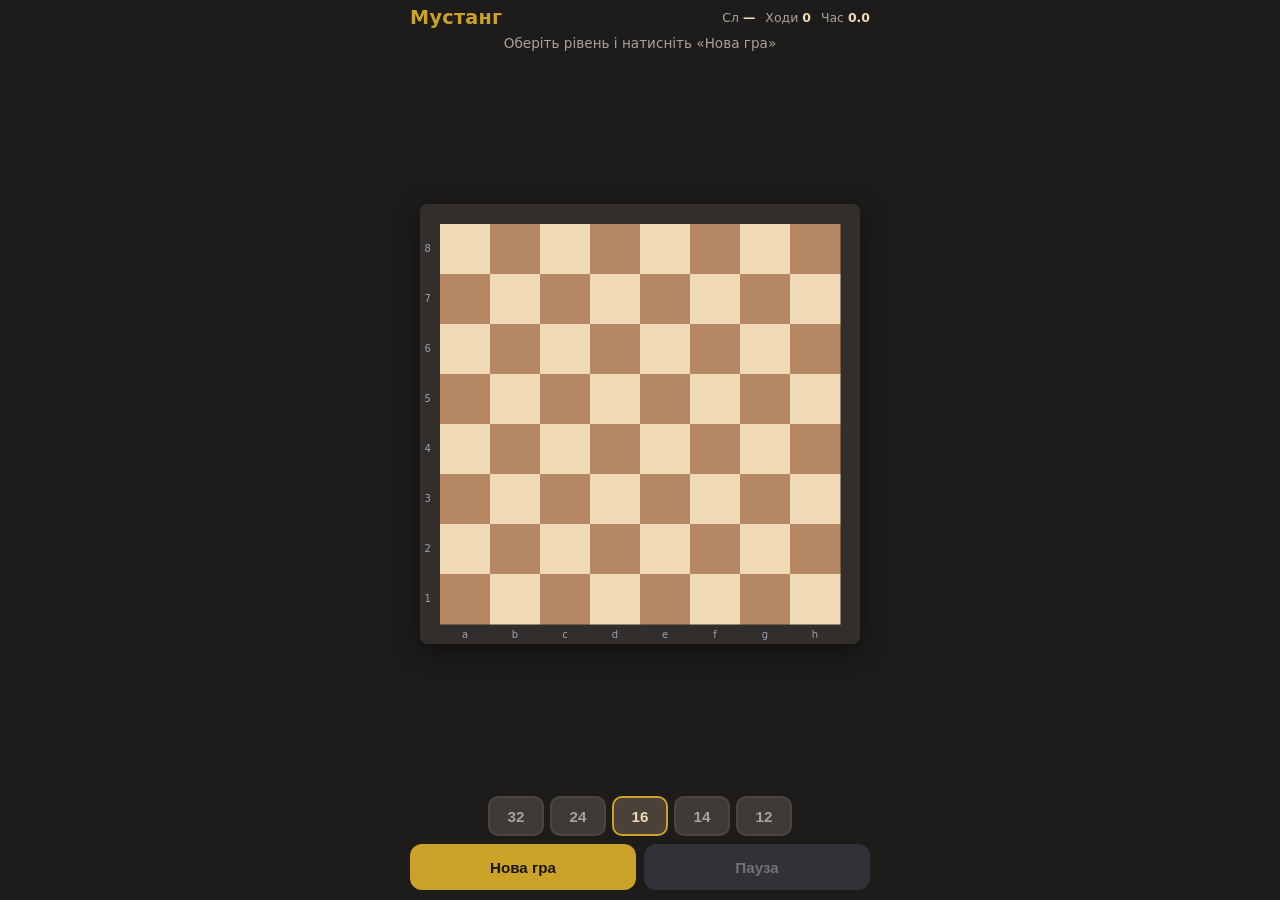
==== index.html @ d5f3c545 "Add files via upload" ====
<!DOCTYPE html>
<html lang="uk">
<head>
  <meta charset="UTF-8" />
  <meta name="viewport" content="width=device-width, initial-scale=1, maximum-scale=1, user-scalable=no, viewport-fit=cover" />
  <meta name="apple-mobile-web-app-capable" content="yes" />
  <meta name="mobile-web-app-capable" content="yes" />
  <meta name="theme-color" content="#1e1c1a" />
  <title>Мустанг — слони проти коня</title>
  <link rel="stylesheet" href="css/style.css" />
</head>
<body>
  <div id="app">
    <header>
      <h1>Мустанг</h1>
      <div id="stats">
        <span>Сл <strong id="st-b">—</strong></span>
        <span>Ходи <strong id="st-m">0</strong></span>
        <span>Час <strong id="st-t">0.0</strong></span>
      </div>
    </header>

    <div id="message">Оберіть рівень і натисніть «Нова гра»</div>

    <div id="board-wrap">
      <canvas id="board" width="400" height="400"></canvas>
    </div>

    <div id="controls">
      <div class="levels">
        <button type="button" data-n="32" class="lvl">32</button>
        <button type="button" data-n="24" class="lvl">24</button>
        <button type="button" data-n="16" class="lvl active">16</button>
        <button type="button" data-n="14" class="lvl">14</button>
        <button type="button" data-n="12" class="lvl">12</button>
      </div>
      <div class="actions">
        <button type="button" id="btn-new">Нова гра</button>
        <button type="button" id="btn-pause" class="secondary" disabled>Пауза</button>
      </div>
    </div>
  </div>

  <div id="win-panel" class="hidden">
    <h2>Перемога!</h2>
    <p id="win-text"></p>
    <div class="row">
      <button type="button" id="btn-again">Ще раз</button>
      <button type="button" id="btn-close" class="secondary">Закрити</button>
    </div>
  </div>

  <script src="js/game_engine.js"></script>
  <script src="js/game.js"></script>
</body>
</html>
---- css/style.css ----
/* Mustang — mobile-first */
:root {
  --bg: #1e1c1a;
  --panel: #2c2926;
  --board-bg: #312e2b;
  --light: #f0d9b5;
  --dark: #b58863;
  --accent: #c9a227;
  --text: #f0d9b5;
  --muted: #a8a29e;
  --ok: #4ade80;
  --danger: #f87171;
  --btn: #3f3a35;
  --safe-bottom: env(safe-area-inset-bottom, 0px);
  --safe-top: env(safe-area-inset-top, 0px);
}

* {
  box-sizing: border-box;
  margin: 0;
  padding: 0;
  -webkit-tap-highlight-color: transparent;
}

html, body {
  height: 100%;
  font-family: system-ui, -apple-system, "Segoe UI", Roboto, sans-serif;
  background: var(--bg);
  color: var(--text);
  overflow: hidden;
  touch-action: manipulation;
  user-select: none;
}

#app {
  height: 100%;
  height: 100dvh;
  max-width: 480px;
  margin: 0 auto;
  display: flex;
  flex-direction: column;
  padding: calc(6px + var(--safe-top)) 10px calc(10px + var(--safe-bottom));
  gap: 6px;
}

/* ---- Header ---- */
header {
  display: flex;
  align-items: center;
  justify-content: space-between;
  gap: 8px;
  flex-shrink: 0;
}

header h1 {
  font-size: 1.2rem;
  font-weight: 700;
  letter-spacing: 0.3px;
  color: var(--accent);
}

#stats {
  display: flex;
  gap: 10px;
  font-size: 0.78rem;
  color: var(--muted);
  font-variant-numeric: tabular-nums;
}

#stats span strong {
  color: var(--text);
  font-weight: 600;
}

/* ---- Message ---- */
#message {
  text-align: center;
  font-size: 0.85rem;
  color: var(--muted);
  min-height: 1.3em;
  flex-shrink: 0;
  padding: 0 4px;
}

#message.win {
  color: var(--ok);
  font-weight: 600;
}

#message.pause {
  color: var(--accent);
}

/* ---- Board ---- */
#board-wrap {
  flex: 1 1 auto;
  display: flex;
  align-items: center;
  justify-content: center;
  min-height: 0;
  width: 100%;
}

#board {
  display: block;
  width: min(100%, calc(100dvh - 210px), 420px);
  height: auto;
  aspect-ratio: 1;
  border-radius: 8px;
  box-shadow: 0 6px 24px rgba(0, 0, 0, 0.5);
  touch-action: none;
  background: var(--board-bg);
}

/* ---- Controls ---- */
#controls {
  flex-shrink: 0;
  display: flex;
  flex-direction: column;
  gap: 8px;
}

.levels {
  display: flex;
  gap: 6px;
  justify-content: center;
}

.levels button {
  flex: 1;
  max-width: 56px;
  height: 40px;
  border: 2px solid #4a4540;
  background: var(--btn);
  color: var(--muted);
  border-radius: 10px;
  font-size: 0.95rem;
  font-weight: 700;
}

.levels button.active {
  border-color: var(--accent);
  color: var(--text);
  background: #4a4238;
}

.actions {
  display: grid;
  grid-template-columns: 1fr 1fr;
  gap: 8px;
}

.actions button {
  height: 46px;
  border: none;
  border-radius: 12px;
  font-size: 0.95rem;
  font-weight: 700;
  background: var(--accent);
  color: #1a1508;
}

.actions button.secondary {
  background: #4b5563;
  color: #f3f4f6;
}

.actions button:disabled {
  opacity: 0.4;
}

.actions button:active:not(:disabled) {
  transform: scale(0.97);
}

/* ---- Win overlay ---- */
#win-panel {
  position: fixed;
  inset: 0;
  background: rgba(0, 0, 0, 0.78);
  display: flex;
  flex-direction: column;
  align-items: center;
  justify-content: center;
  z-index: 50;
  padding: 24px;
  text-align: center;
}

#win-panel.hidden {
  display: none;
}

#win-panel h2 {
  font-size: 1.5rem;
  color: var(--ok);
  margin-bottom: 10px;
}

#win-panel p {
  color: #e7e5e4;
  line-height: 1.5;
  margin-bottom: 18px;
  white-space: pre-line;
  font-size: 0.95rem;
}

#win-panel .row {
  display: flex;
  gap: 10px;
  flex-wrap: wrap;
  justify-content: center;
}

#win-panel button {
  min-width: 120px;
  height: 46px;
  padding: 0 18px;
  border: none;
  border-radius: 12px;
  font-size: 1rem;
  font-weight: 700;
  background: var(--accent);
  color: #1a1508;
}

#win-panel button.secondary {
  background: #4b5563;
  color: #f3f4f6;
}

/* ---- Very small phones ---- */
@media (max-height: 620px) {
  header h1 { font-size: 1.05rem; }
  #stats { font-size: 0.72rem; }
  .levels button { height: 36px; font-size: 0.85rem; }
  .actions button { height: 42px; font-size: 0.88rem; }
  #message { font-size: 0.8rem; }
}

/* Landscape phone: board left, controls right */
@media (orientation: landscape) and (max-height: 480px) {
  #app {
    max-width: none;
    flex-direction: row;
    flex-wrap: wrap;
    align-items: stretch;
    gap: 8px;
    padding: 6px 10px;
  }
  header {
    width: 100%;
  }
  #message {
    width: 100%;
    order: 1;
  }
  #board-wrap {
    flex: 1 1 auto;
    order: 2;
  }
  #board {
    width: min(72vh, 360px);
  }
  #controls {
    width: 130px;
    order: 3;
    justify-content: center;
  }
  .levels {
    flex-direction: column;
    align-items: stretch;
  }
  .levels button {
    max-width: none;
  }
  .actions {
    grid-template-columns: 1fr;
  }
}
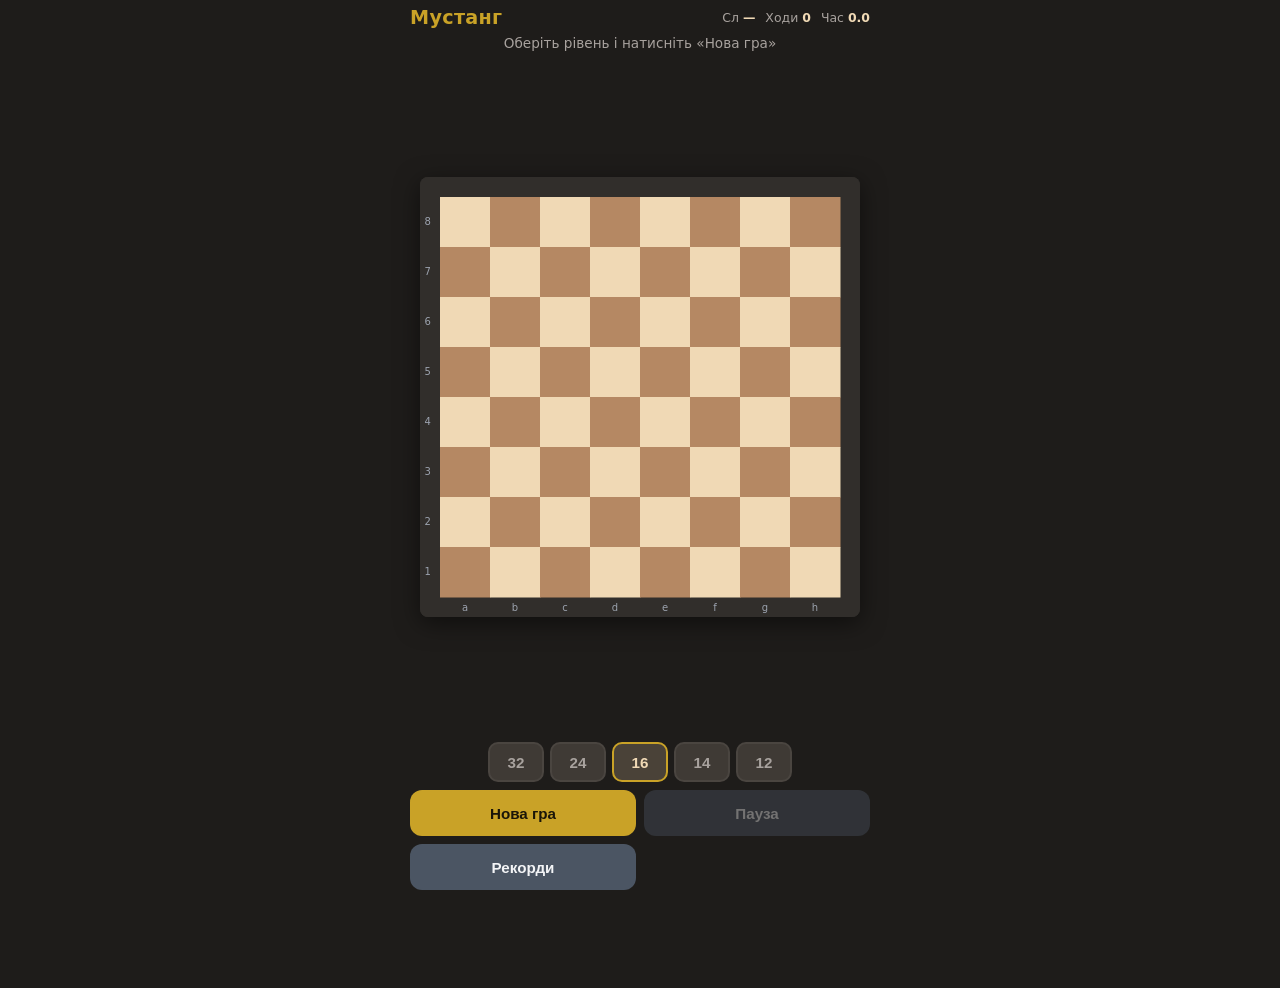
==== commit ebf6b246: "Add files via upload" ====
--- a/index.html
+++ b/index.html
@@ -38,19 +38,47 @@
         <button type="button" id="btn-new">Нова гра</button>
         <button type="button" id="btn-pause" class="secondary" disabled>Пауза</button>
       </div>
+      <div class="actions single">
+        <button type="button" id="btn-records" class="secondary">Рекорди</button>
+      </div>
     </div>
   </div>
 
-  <div id="win-panel" class="hidden">
+  <div id="win-panel" class="hidden overlay">
     <h2>Перемога!</h2>
     <p id="win-text"></p>
+    <label class="field">
+      <span>Ваше ім'я</span>
+      <input id="win-name" type="text" maxlength="32" placeholder="Гравець" autocomplete="nickname" />
+    </label>
+    <p id="win-save-status" class="hint"></p>
     <div class="row">
-      <button type="button" id="btn-again">Ще раз</button>
-      <button type="button" id="btn-close" class="secondary">Закрити</button>
+      <button type="button" id="btn-save-record">Зберегти рекорд</button>
+      <button type="button" id="btn-again" class="secondary">Ще раз</button>
     </div>
+    <button type="button" id="btn-close" class="linkish">Закрити</button>
   </div>
 
+  <div id="records-panel" class="hidden overlay">
+    <h2>Рекорди</h2>
+    <div class="tabs">
+      <button type="button" class="tab active" data-src="local">На пристрої</button>
+      <button type="button" class="tab" data-src="world">Світ</button>
+    </div>
+    <div class="sort-row">
+      <button type="button" class="sort active" data-sort="time">Час</button>
+      <button type="button" class="sort" data-sort="moves">Ходи</button>
+      <button type="button" class="sort" data-sort="balance">Баланс</button>
+    </div>
+    <div class="level-row" id="rec-levels"></div>
+    <div id="records-list" class="records-list"></div>
+    <p id="records-hint" class="hint"></p>
+    <button type="button" id="btn-records-close" class="secondary wide">Закрити</button>
+  </div>
+
+  <script src="js/config.js"></script>
   <script src="js/game_engine.js"></script>
+  <script src="js/records.js"></script>
   <script src="js/game.js"></script>
 </body>
 </html>
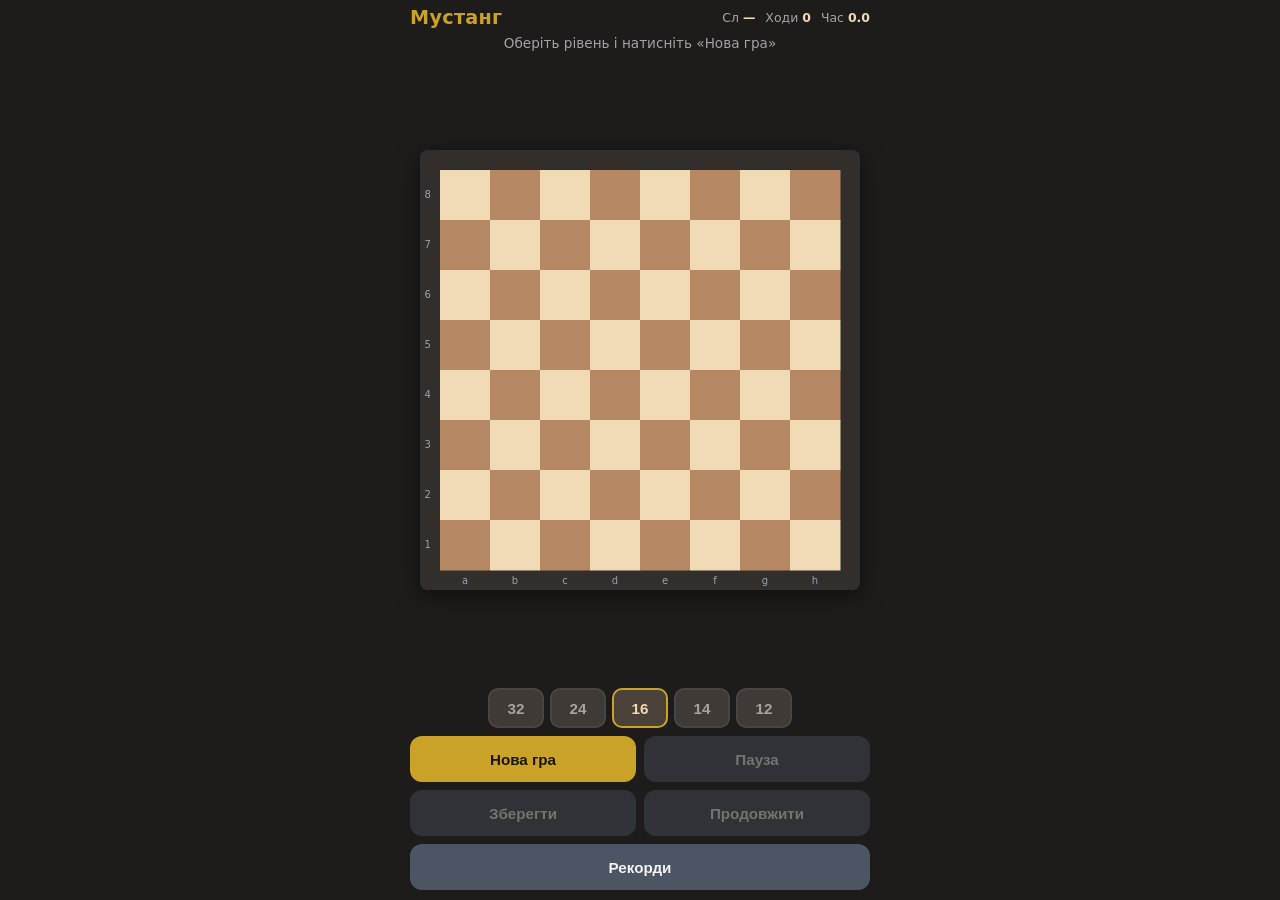
==== commit 1dee9074: "Add files via upload" ====
--- a/index.html
+++ b/index.html
@@ -37,6 +37,10 @@
       <div class="actions">
         <button type="button" id="btn-new">Нова гра</button>
         <button type="button" id="btn-pause" class="secondary" disabled>Пауза</button>
+      </div>
+      <div class="actions">
+        <button type="button" id="btn-save" class="secondary" disabled>Зберегти</button>
+        <button type="button" id="btn-continue" class="secondary" disabled>Продовжити</button>
       </div>
       <div class="actions single">
         <button type="button" id="btn-records" class="secondary">Рекорди</button>
--- a/css/style.css
+++ b/css/style.css
@@ -278,3 +278,186 @@
     grid-template-columns: 1fr;
   }
 }
+
+/* ---- Extra actions ---- */
+.actions.single {
+  grid-template-columns: 1fr;
+}
+
+/* ---- Overlays ---- */
+.overlay {
+  position: fixed;
+  inset: 0;
+  background: rgba(0, 0, 0, 0.82);
+  display: flex;
+  flex-direction: column;
+  align-items: center;
+  justify-content: flex-start;
+  z-index: 50;
+  padding: calc(16px + var(--safe-top)) 16px calc(16px + var(--safe-bottom));
+  text-align: center;
+  overflow-y: auto;
+}
+
+.overlay.hidden {
+  display: none;
+}
+
+.overlay h2 {
+  font-size: 1.35rem;
+  color: var(--ok);
+  margin-bottom: 8px;
+}
+
+#records-panel h2 {
+  color: var(--accent);
+}
+
+.overlay p {
+  color: #e7e5e4;
+  line-height: 1.45;
+  margin-bottom: 12px;
+  white-space: pre-line;
+  font-size: 0.92rem;
+  max-width: 320px;
+}
+
+.overlay .row {
+  display: flex;
+  gap: 10px;
+  flex-wrap: wrap;
+  justify-content: center;
+  margin-top: 6px;
+}
+
+.overlay button {
+  min-width: 120px;
+  height: 44px;
+  padding: 0 16px;
+  border: none;
+  border-radius: 12px;
+  font-size: 0.95rem;
+  font-weight: 700;
+  background: var(--accent);
+  color: #1a1508;
+}
+
+.overlay button.secondary {
+  background: #4b5563;
+  color: #f3f4f6;
+}
+
+.overlay button.wide {
+  width: min(100%, 320px);
+  margin-top: 10px;
+}
+
+.overlay button.linkish {
+  background: transparent;
+  color: var(--muted);
+  min-width: auto;
+  height: auto;
+  margin-top: 12px;
+  font-weight: 500;
+  text-decoration: underline;
+}
+
+.field {
+  display: flex;
+  flex-direction: column;
+  align-items: stretch;
+  gap: 4px;
+  width: min(100%, 280px);
+  margin: 8px 0;
+  text-align: left;
+}
+
+.field span {
+  font-size: 0.8rem;
+  color: var(--muted);
+}
+
+.field input {
+  height: 44px;
+  border-radius: 10px;
+  border: 1px solid #555;
+  background: #1c1917;
+  color: var(--text);
+  padding: 0 12px;
+  font-size: 1rem;
+}
+
+.hint {
+  font-size: 0.78rem !important;
+  color: var(--muted) !important;
+  min-height: 1.2em;
+  max-width: 320px;
+}
+
+.tabs, .sort-row, .level-row {
+  display: flex;
+  flex-wrap: wrap;
+  gap: 6px;
+  justify-content: center;
+  margin-bottom: 8px;
+  width: min(100%, 360px);
+}
+
+.tab, .sort, .level-row button {
+  height: 34px;
+  padding: 0 12px;
+  border-radius: 8px;
+  border: 1px solid #555;
+  background: var(--btn);
+  color: var(--muted);
+  font-size: 0.82rem;
+  font-weight: 600;
+  min-width: auto;
+}
+
+.tab.active, .sort.active, .level-row button.active {
+  border-color: var(--accent);
+  color: var(--text);
+  background: #4a4238;
+}
+
+.records-list {
+  width: min(100%, 360px);
+  max-height: 45vh;
+  overflow-y: auto;
+  text-align: left;
+  background: var(--panel);
+  border-radius: 10px;
+  padding: 6px 0;
+  margin-bottom: 6px;
+}
+
+.rec-row {
+  display: grid;
+  grid-template-columns: 28px 1fr auto;
+  gap: 6px;
+  padding: 8px 12px;
+  font-size: 0.85rem;
+  border-bottom: 1px solid #3a3632;
+  color: #e7e5e4;
+}
+
+.rec-row:last-child {
+  border-bottom: none;
+}
+
+.rec-row .place {
+  color: var(--muted);
+}
+
+.rec-row.me {
+  color: var(--accent);
+  font-weight: 700;
+}
+
+.rec-empty {
+  padding: 20px;
+  text-align: center;
+  color: var(--muted);
+  font-size: 0.9rem;
+}
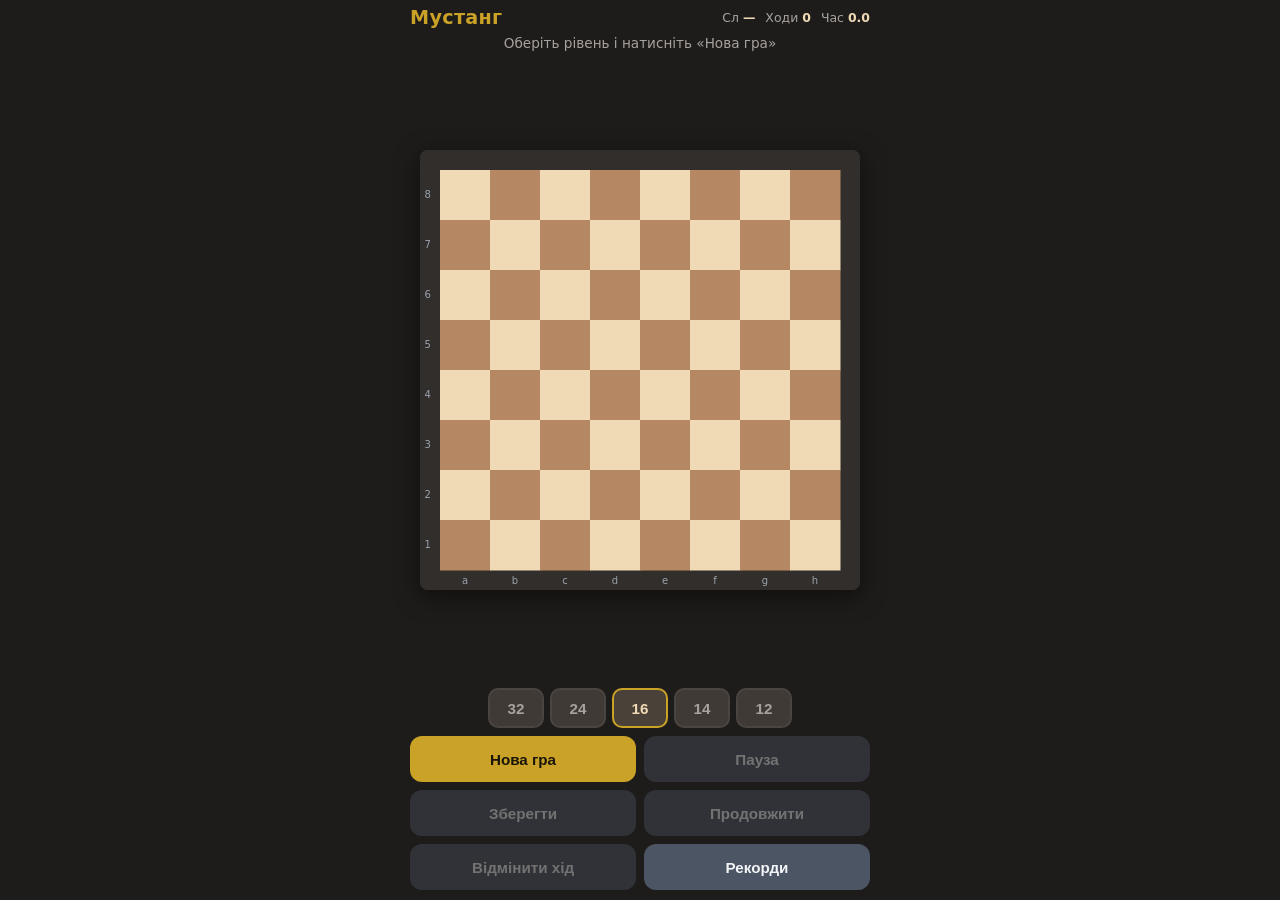
==== commit 289c06ba: "Add files via upload" ====
--- a/index.html
+++ b/index.html
@@ -42,7 +42,8 @@
         <button type="button" id="btn-save" class="secondary" disabled>Зберегти</button>
         <button type="button" id="btn-continue" class="secondary" disabled>Продовжити</button>
       </div>
-      <div class="actions single">
+      <div class="actions">
+        <button type="button" id="btn-undo" class="secondary" disabled>Відмінити хід</button>
         <button type="button" id="btn-records" class="secondary">Рекорди</button>
       </div>
     </div>
--- a/css/style.css
+++ b/css/style.css
@@ -461,3 +461,11 @@
   color: var(--muted);
   font-size: 0.9rem;
 }
+
+
+/* рекорд із відміною ходів */
+.rec-row .name em.undid-name,
+.rec-row.undid .name {
+  font-style: italic;
+  opacity: 0.95;
+}
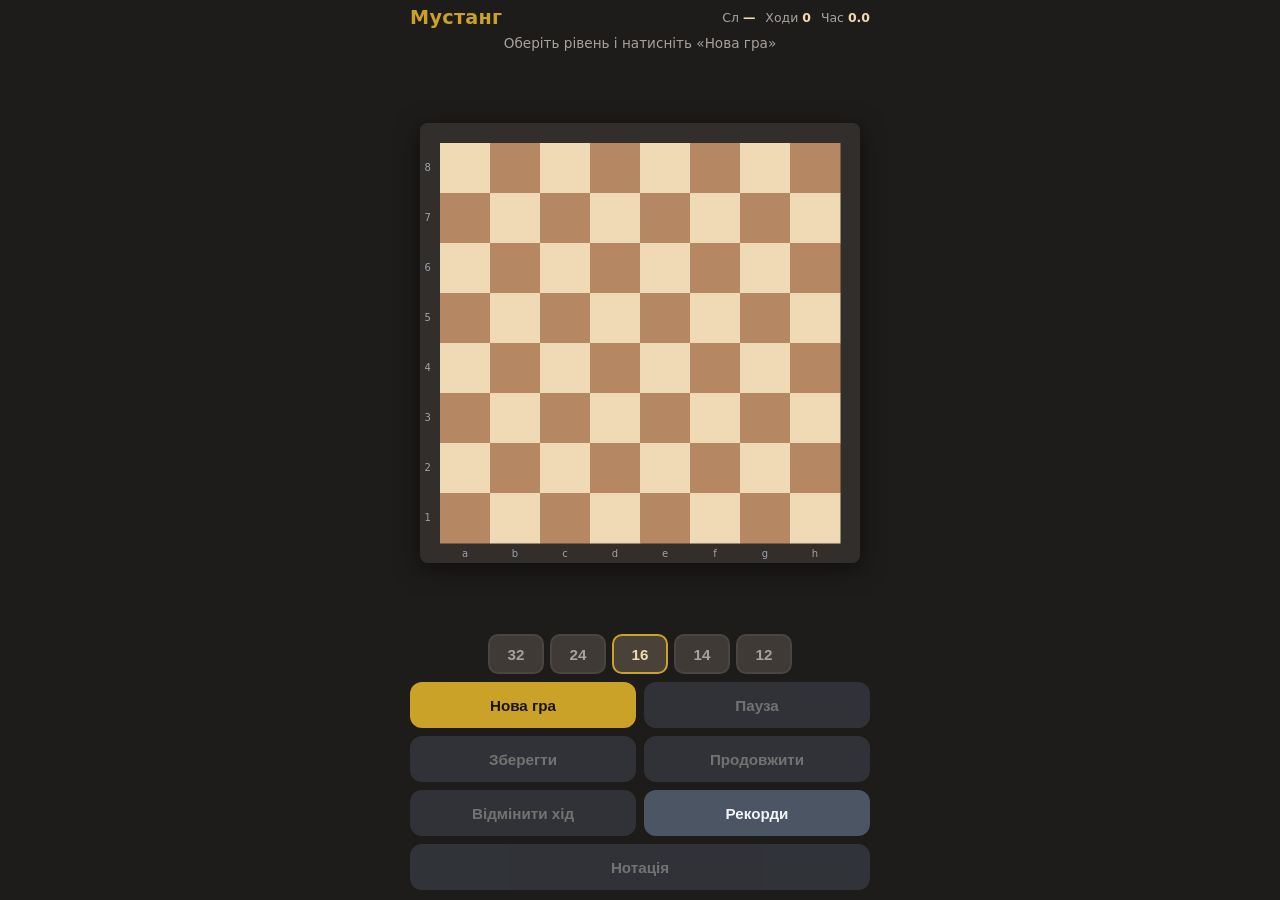
==== commit f84a3a9e: "Add files via upload" ====
--- a/index.html
+++ b/index.html
@@ -46,6 +46,9 @@
         <button type="button" id="btn-undo" class="secondary" disabled>Відмінити хід</button>
         <button type="button" id="btn-records" class="secondary">Рекорди</button>
       </div>
+      <div class="actions single">
+        <button type="button" id="btn-notation" class="secondary" disabled>Нотація</button>
+      </div>
     </div>
   </div>
 
@@ -60,6 +63,9 @@
     <div class="row">
       <button type="button" id="btn-save-record">Зберегти рекорд</button>
       <button type="button" id="btn-again" class="secondary">Ще раз</button>
+    </div>
+    <div class="row">
+      <button type="button" id="btn-win-notation" class="secondary">Нотація / replay</button>
     </div>
     <button type="button" id="btn-close" class="linkish">Закрити</button>
   </div>
@@ -81,6 +87,22 @@
     <button type="button" id="btn-records-close" class="secondary wide">Закрити</button>
   </div>
 
+
+  <div id="notation-panel" class="hidden overlay">
+    <h2>Нотація</h2>
+    <p id="notation-meta" class="hint"></p>
+    <pre id="notation-text" class="notation-text"></pre>
+    <div class="row replay-controls">
+      <button type="button" id="btn-rep-start" class="secondary">⏮</button>
+      <button type="button" id="btn-rep-prev" class="secondary">◀</button>
+      <button type="button" id="btn-rep-play" class="secondary">▶</button>
+      <button type="button" id="btn-rep-next" class="secondary">▶|</button>
+      <button type="button" id="btn-rep-end" class="secondary">⏭</button>
+    </div>
+    <p id="notation-step" class="hint"></p>
+    <button type="button" id="btn-notation-close" class="secondary wide">Закрити</button>
+  </div>
+
   <script src="js/config.js"></script>
   <script src="js/game_engine.js"></script>
   <script src="js/records.js"></script>
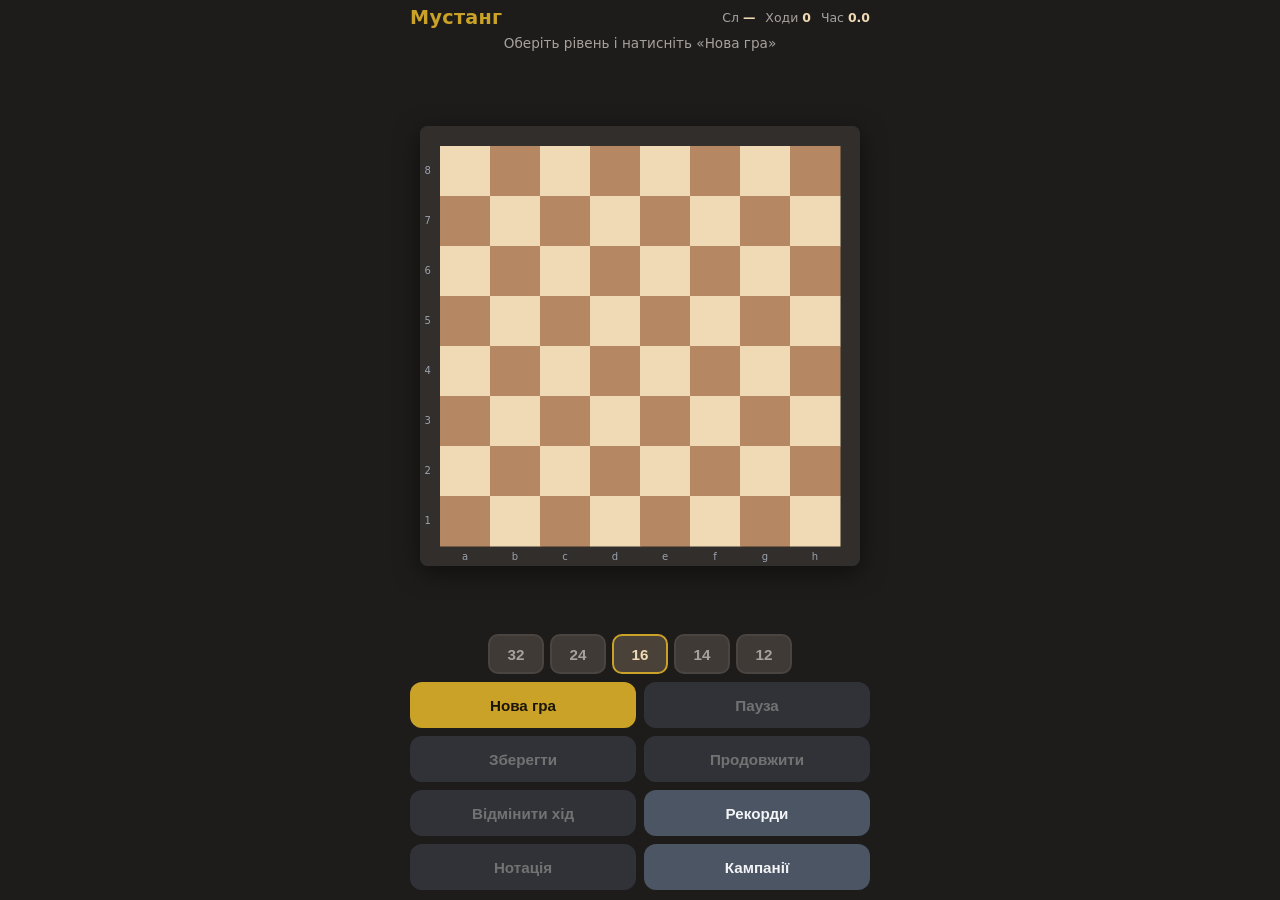
==== commit d816b0ff: "Add files via upload" ====
--- a/index.html
+++ b/index.html
@@ -21,6 +21,7 @@
     </header>
 
     <div id="message">Оберіть рівень і натисніть «Нова гра»</div>
+    <div id="campaign-banner"></div>
 
     <div id="board-wrap">
       <canvas id="board" width="400" height="400"></canvas>
@@ -46,8 +47,9 @@
         <button type="button" id="btn-undo" class="secondary" disabled>Відмінити хід</button>
         <button type="button" id="btn-records" class="secondary">Рекорди</button>
       </div>
-      <div class="actions single">
+      <div class="actions">
         <button type="button" id="btn-notation" class="secondary" disabled>Нотація</button>
+        <button type="button" id="btn-campaigns" class="secondary">Кампанії</button>
       </div>
     </div>
   </div>
@@ -103,6 +105,27 @@
     <button type="button" id="btn-notation-close" class="secondary wide">Закрити</button>
   </div>
 
+
+  <div id="campaigns-panel" class="hidden overlay">
+    <h2>Кампанії</h2>
+    <p class="hint" id="campaign-desc">Оберіть тип кампанії</p>
+    <div class="campaign-list">
+      <button type="button" class="camp-btn" data-camp="summit">Подорож до вершини</button>
+      <button type="button" class="camp-btn" data-camp="steps2026">Подорож 2026 кроків</button>
+      <button type="button" class="camp-btn" data-camp="marathon">Марафонський забіг</button>
+    </div>
+    <label class="field">
+      <span>Ваше ім'я</span>
+      <input id="camp-name" type="text" maxlength="32" placeholder="Гравець" />
+    </label>
+    <p id="camp-status" class="hint"></p>
+    <div class="row">
+      <button type="button" id="btn-camp-start">Почати / Продовжити</button>
+      <button type="button" id="btn-camp-reset" class="secondary">Скинути</button>
+    </div>
+    <button type="button" id="btn-campaigns-close" class="secondary wide">Закрити</button>
+  </div>
+
   <script src="js/config.js"></script>
   <script src="js/game_engine.js"></script>
   <script src="js/records.js"></script>
--- a/css/style.css
+++ b/css/style.css
@@ -469,3 +469,33 @@
   font-style: italic;
   opacity: 0.95;
 }
+
+
+/* Нотація / replay */
+.notation-text {
+  width: min(100%, 360px);
+  max-height: 28vh;
+  overflow: auto;
+  text-align: left;
+  background: var(--panel);
+  border-radius: 10px;
+  padding: 10px 12px;
+  font-size: 0.8rem;
+  line-height: 1.45;
+  color: #e7e5e4;
+  white-space: pre-wrap;
+  margin-bottom: 10px;
+}
+.replay-controls {
+  margin: 6px 0 4px;
+}
+.replay-controls button {
+  min-width: 48px;
+  padding: 0 10px;
+}
+.rec-row {
+  cursor: pointer;
+}
+.rec-row:active {
+  background: #3a3632;
+}
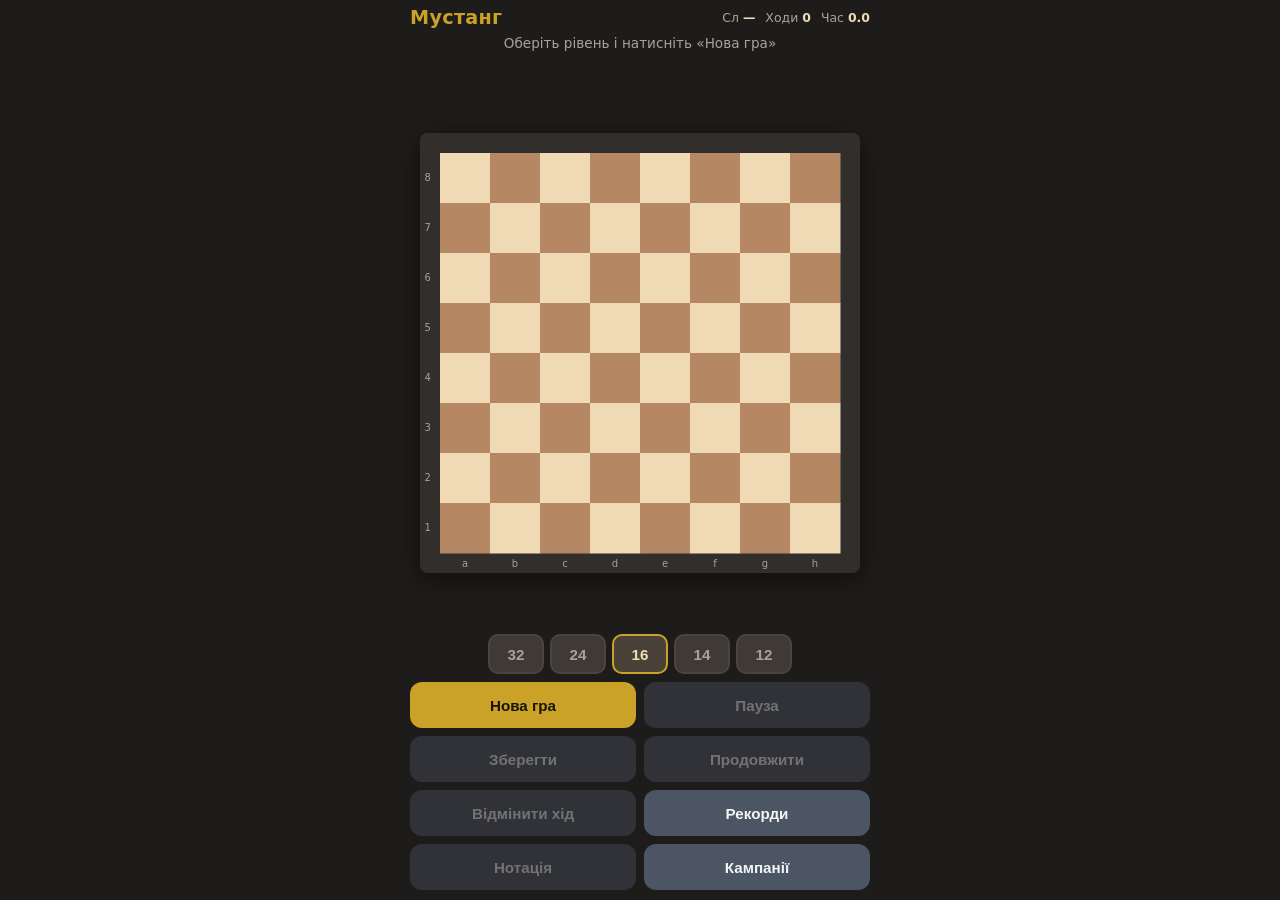
==== commit f80ef826: "Add files via upload" ====
--- a/index.html
+++ b/index.html
@@ -82,6 +82,7 @@
       <button type="button" class="sort active" data-sort="time">Час</button>
       <button type="button" class="sort" data-sort="moves">Ходи</button>
       <button type="button" class="sort" data-sort="balance">Баланс</button>
+      <button type="button" class="sort" data-sort="worldscore">World score</button>
     </div>
     <div class="level-row" id="rec-levels"></div>
     <div id="records-list" class="records-list"></div>
--- a/css/style.css
+++ b/css/style.css
@@ -499,3 +499,51 @@
 .rec-row:active {
   background: #3a3632;
 }
+
+
+/* Кампанії */
+.campaign-list {
+  display: flex;
+  flex-direction: column;
+  gap: 8px;
+  width: min(100%, 320px);
+  margin: 8px 0 12px;
+}
+.camp-btn {
+  width: 100%;
+  height: 44px;
+  border-radius: 12px;
+  border: 1px solid #555;
+  background: var(--btn);
+  color: var(--text);
+  font-size: 0.9rem;
+  font-weight: 600;
+  min-width: auto;
+}
+.camp-btn.active {
+  border-color: var(--accent);
+  background: #4a4238;
+}
+#campaign-banner {
+  font-size: 0.75rem;
+  color: var(--accent);
+  text-align: center;
+  min-height: 1.1em;
+}
+
+
+/* Нотація: нижня панель, дошка залишається видимою */
+#notation-panel.overlay {
+  inset: auto 0 0 0;
+  top: auto;
+  max-height: 46vh;
+  justify-content: flex-start;
+  background: rgba(20, 18, 16, 0.96);
+  border-radius: 16px 16px 0 0;
+  box-shadow: 0 -8px 28px rgba(0, 0, 0, 0.45);
+  padding-top: 12px;
+  z-index: 60;
+}
+#notation-panel .notation-text {
+  max-height: 14vh;
+}
